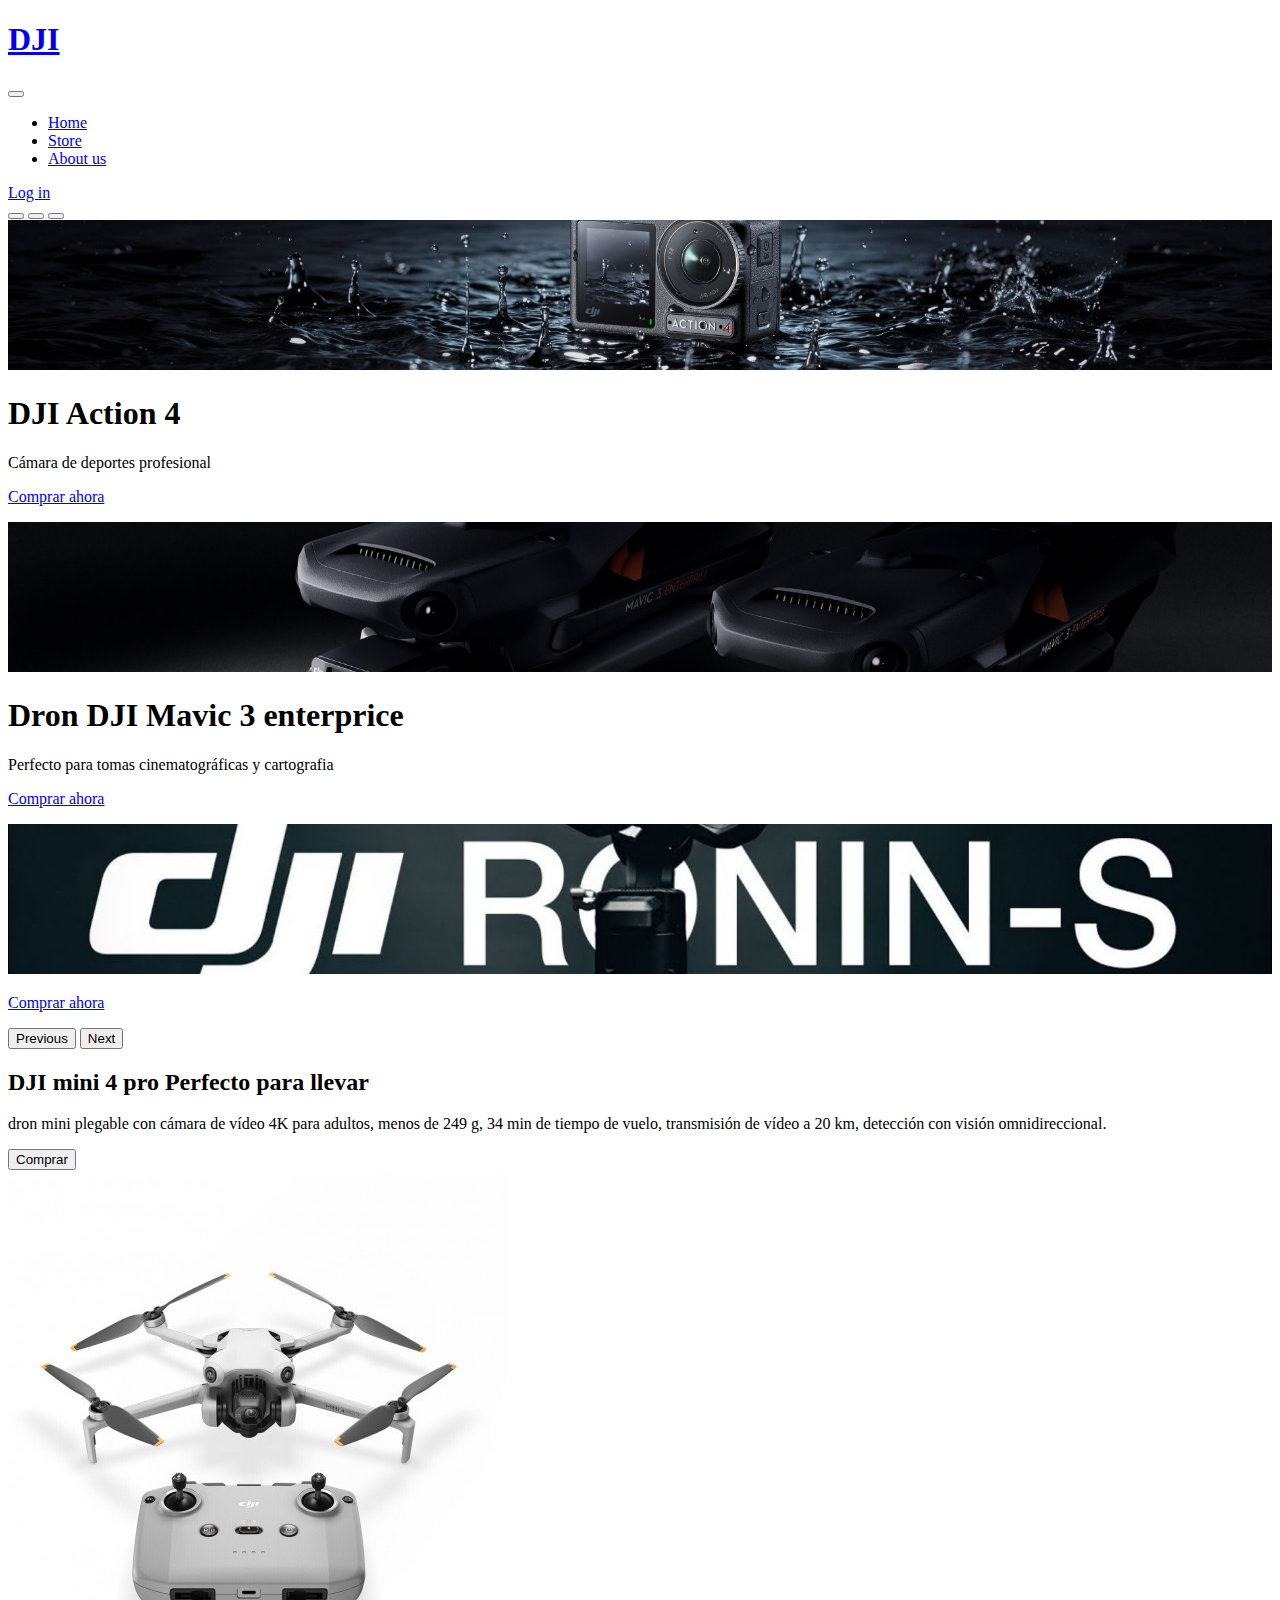
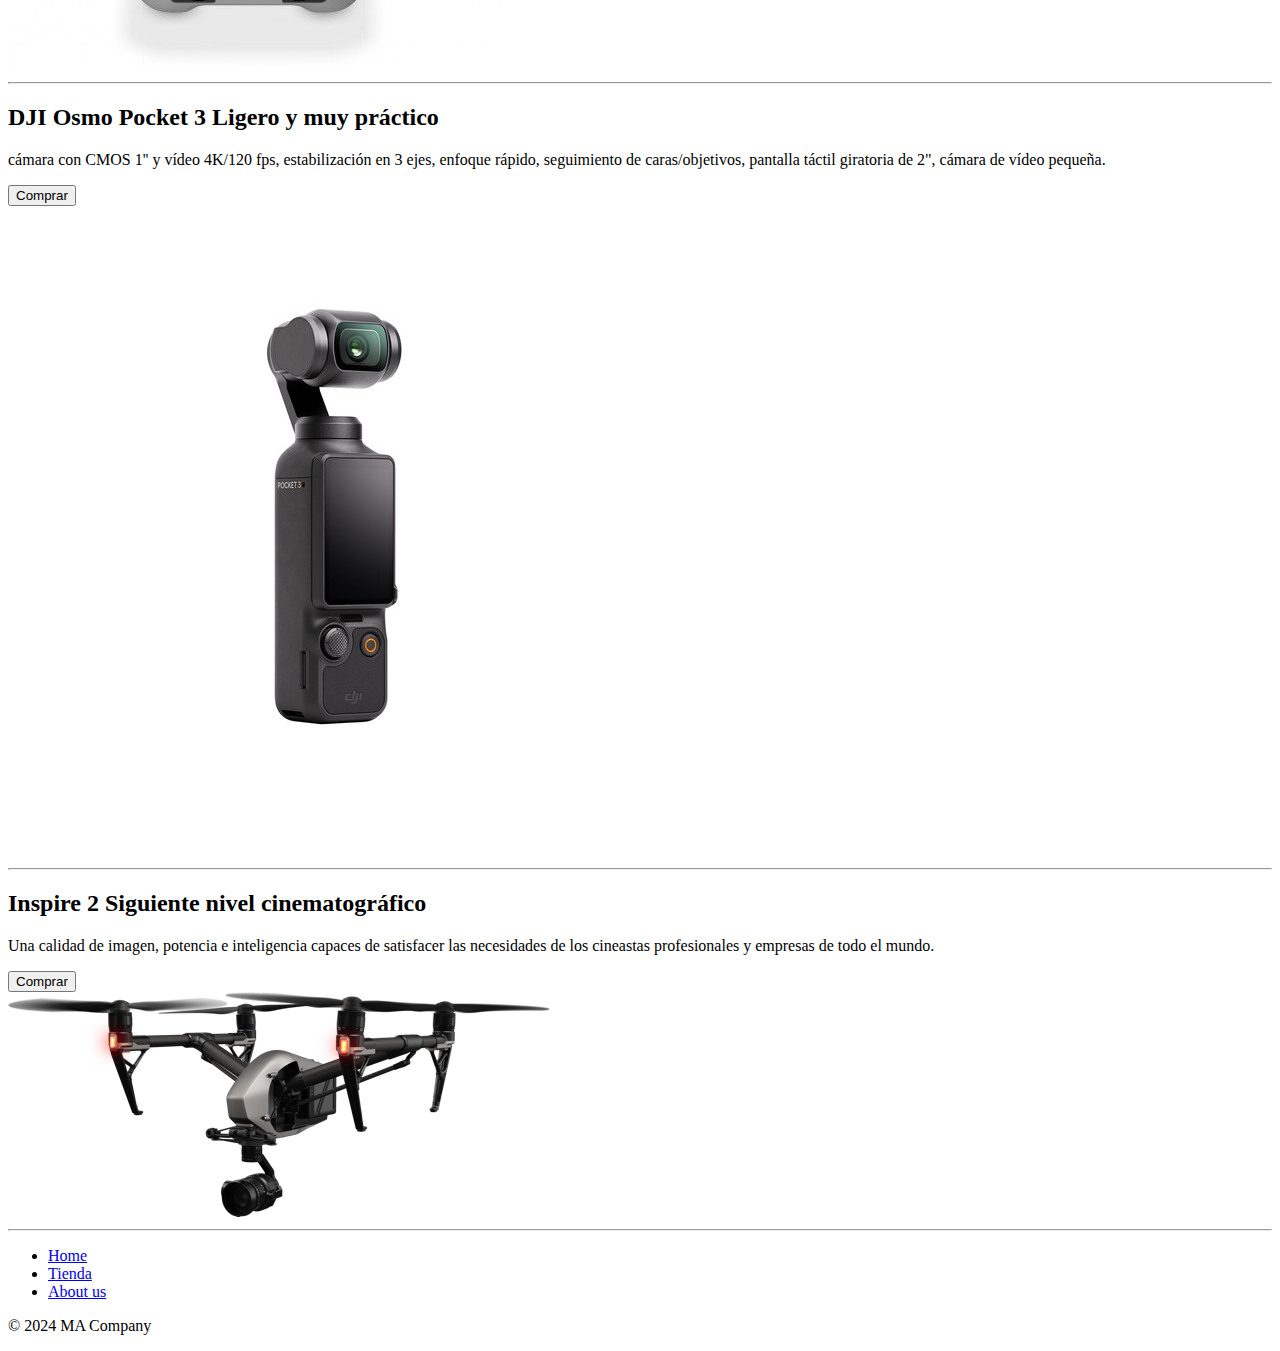
==== boostrap/index.html @ 2daea413 "Update index.html" ====
<!DOCTYPE html>
<html lang="en">
<head>
    <meta charset="UTF-8">
    <meta content="DJI work class" name="Miguel Angel Ponce Sanchez">
    <meta name="viewport" content="width=device-width, initial-scale=1.0">
    <link href="/css/bootstrap.min.css" rel="stylesheet">
    <link href="/css/index.css" rel="stylesheet">
    <link rel="icon"  href="./boostrap/imagenes/DJILOGO.png" type="image/x-icon"/>

    <title>DJI Market</title>
</head>
<body>
    <header>
        <nav class="navbar navbar-expand-md navbar-dark fixed-top bg-dark">
          <div class="container-fluid">
            <a class="navbar-brand navbar-dark" href="/index.html"> <h1>DJI</h1></a>
            <button class="navbar-toggler" type="button" data-bs-toggle="collapse" data-bs-target="#navbarCollapse" aria-controls="navbarCollapse" aria-expanded="false" aria-label="Toggle navigation">
              <span class="navbar-toggler-icon"></span>
            </button>
            <div class="collapse navbar-collapse justify-content-between" id="navbarCollapse">
              <ul class="navbar-nav me-auto mb-2 mb-md-0">
                <li class="nav-item">
                  <a class="nav-link" aria-current="page" href="index.html">Home</a>
                </li>
                <li class="nav-item">
                  <a class="nav-link" href="galeria.html">Store</a>
                </li>
                <li class="nav-item">
                  <a class="nav-link" href="blog.html">About us</a>
                </li>
              </ul>
              <form class="d-flex">
                <a class="btn btn-lg btn-success" href="login.html">Log in</a>
              </form>
            </div>
          </div>
        </nav>
      </header>
      <main>
        <div id="myCarousel" class="carousel slide" data-bs-ride="carousel">
          <div class="carousel-indicators">
            <button type="button" data-bs-target="#myCarousel" data-bs-slide-to="0" class="active" aria-current="true" aria-label="Slide 1"></button>
            <button type="button" data-bs-target="#myCarousel" data-bs-slide-to="1" aria-label="Slide 2"></button>
            <button type="button" data-bs-target="#myCarousel" data-bs-slide-to="2" aria-label="Slide 3"></button>
          </div>
          <div class="carousel-inner">
            <div class="carousel-item active">
              <svg class="bd-placeholder-img" width="100%" height="100%" xmlns="http://www.w3.org/2000/svg"
               aria-hidden="true" preserveAspectRatio="xMidYMid slice" focusable="false">
               <rect width="100%" height="100%" fill="#777"/>
               <image href="./imagenes/DJI_osmo-action-4.jpg" width="100%" height="100%"
               preserveAspectRatio="xMidYMid slice"/>
                </svg>
              <div class="container">
                <div class="carousel-caption text-start">
                  <h1>DJI Action 4</h1>
                  <p>Cámara de deportes profesional </p>
                  <p><a class="btn btn-lg btn-primary" href="#">Comprar ahora</a></p>
                </div>
              </div>
            </div>
            <div class="carousel-item">
              <svg class="bd-placeholder-img" width="100%" height="100%" xmlns="http://www.w3.org/2000/svg"
               aria-hidden="true" preserveAspectRatio="xMidYMid slice" focusable="false">
               <rect width="100%" height="100%" fill="#777"/>
               <image href="./imagenes/DJI mavic 3 enterprice 4k.jpg" width="100%" height="100%"
               preserveAspectRatio="xMidYMid slice"/>
                </svg>
              <div class="container">
                <div class="carousel-caption">
                  <h1>Dron DJI Mavic 3 enterprice</h1>
                  <p>Perfecto para tomas cinematográficas y cartografia</p>
                  <p><a class="btn btn-lg btn-primary" href="#">Comprar ahora</a></p>
                </div>
              </div>
            </div>
            <div class="carousel-item">
              <svg class="bd-placeholder-img" width="100%" height="100%" xmlns="http://www.w3.org/2000/svg"
              aria-hidden="true" preserveAspectRatio="xMidYMid slice" focusable="false">
              <rect width="100%" height="100%" fill="#777"/>
              <image href="./imagenes/DJI Ronin-s.jpg" width="100%" height="100%"
              preserveAspectRatio="xMidYMid slice"/>
               </svg>
              <div class="container">
                <div class="carousel-caption text-end">
                  <p><a class="btn btn-lg btn-primary" href="#">Comprar ahora</a></p>
                </div>
              </div>
            </div>
          </div>
          <button class="carousel-control-prev" type="button" data-bs-target="#myCarousel" data-bs-slide="prev">
            <span class="carousel-control-prev-icon" aria-hidden="true"></span>
            <span class="visually-hidden">Previous</span>
          </button>
          <button class="carousel-control-next" type="button" data-bs-target="#myCarousel" data-bs-slide="next">
            <span class="carousel-control-next-icon" aria-hidden="true"></span>
            <span class="visually-hidden">Next</span>
          </button>
        </div>
        <div class="container marketing">
        <div class="row featurette">
          <div class="col-md-7 ">
            <h2 class="featurette-heading fw-normal lh-1 justify-content-center">DJI mini 4 pro <span class="text-muted">Perfecto para llevar</span></h2>
            <p class="lead"> dron mini plegable con cámara de vídeo 4K para adultos,
               menos de 249 g, 34 min de tiempo de vuelo, transmisión de vídeo a 20 km,
               detección con visión omnidireccional.</p>
            <button type="button" class="btn btn-primary btn-lg ">Comprar</button>
          </div>
          <div class="col-md-5">
            <img src="./imagenes/dji-mini-4-pro-mando-rc-n2.jpg" alt="dji mini 4">
          </div>
        </div>

        <hr class="featurette-divider">

        <div class="row featurette">
          <div class="col-md-5 order-md-2">
            <h2 class="featurette-heading fw-normal lh-1">DJI Osmo Pocket 3 <span class="text-muted">Ligero y muy práctico</span></h2>
            <p class="lead">cámara con CMOS 1'' y vídeo 4K/120 fps,
               estabilización en 3 ejes, enfoque rápido, seguimiento de caras/objetivos,
                pantalla táctil giratoria de 2",
               cámara de vídeo pequeña.</p>
            <button type="button" class="btn btn-primary btn-lg">Comprar</button>
          </div>
          <div class="col-md-7 order-md-1">
            <img src="./imagenes/pocket_3.jpeg" alt="pocket_3">
          </div>
        </div>
    
        <hr class="featurette-divider">
    
        <div class="row featurette">
          <div class="col-md-7">
            <h2 class="featurette-heading fw-normal lh-1">Inspire 2<span class="text-muted"> Siguiente nivel cinematográfico</span></h2>
            <p class="lead">Una calidad de imagen,
               potencia e inteligencia capaces de satisfacer las necesidades
               de los cineastas profesionales y empresas de todo el mundo.</p>
            <button type="button" class="btn btn-primary btn-lg">Comprar</button>
          </div>
          <div class="col-md-5">
            <img src="./imagenes/inspire_2.png" alt="inspire_2">
          </div>
        </div>
    
        <hr class="featurette-divider">
    
      </div>
    </main>
      <footer class="py-3 my-4">
        <ul class="nav justify-content-center border-bottom pb-3 mb-3">
          <li class="nav-item"><a href="index.html" class="nav-link px-2 text-muted">Home</a></li>
          <li class="nav-item"><a href="galeria.html" class="nav-link px-2 text-muted">Tienda</a></li>
          <li class="nav-item"><a href="blog.html" class="nav-link px-2 text-muted">About us</a></li>
          
        </ul>
        <p class="text-center text-muted">&copy; 2024 MA Company</p>
      </footer>
    <script src="../boostrap/js/bootstrap.bundle.min.js"> </script>
</body>
</html>
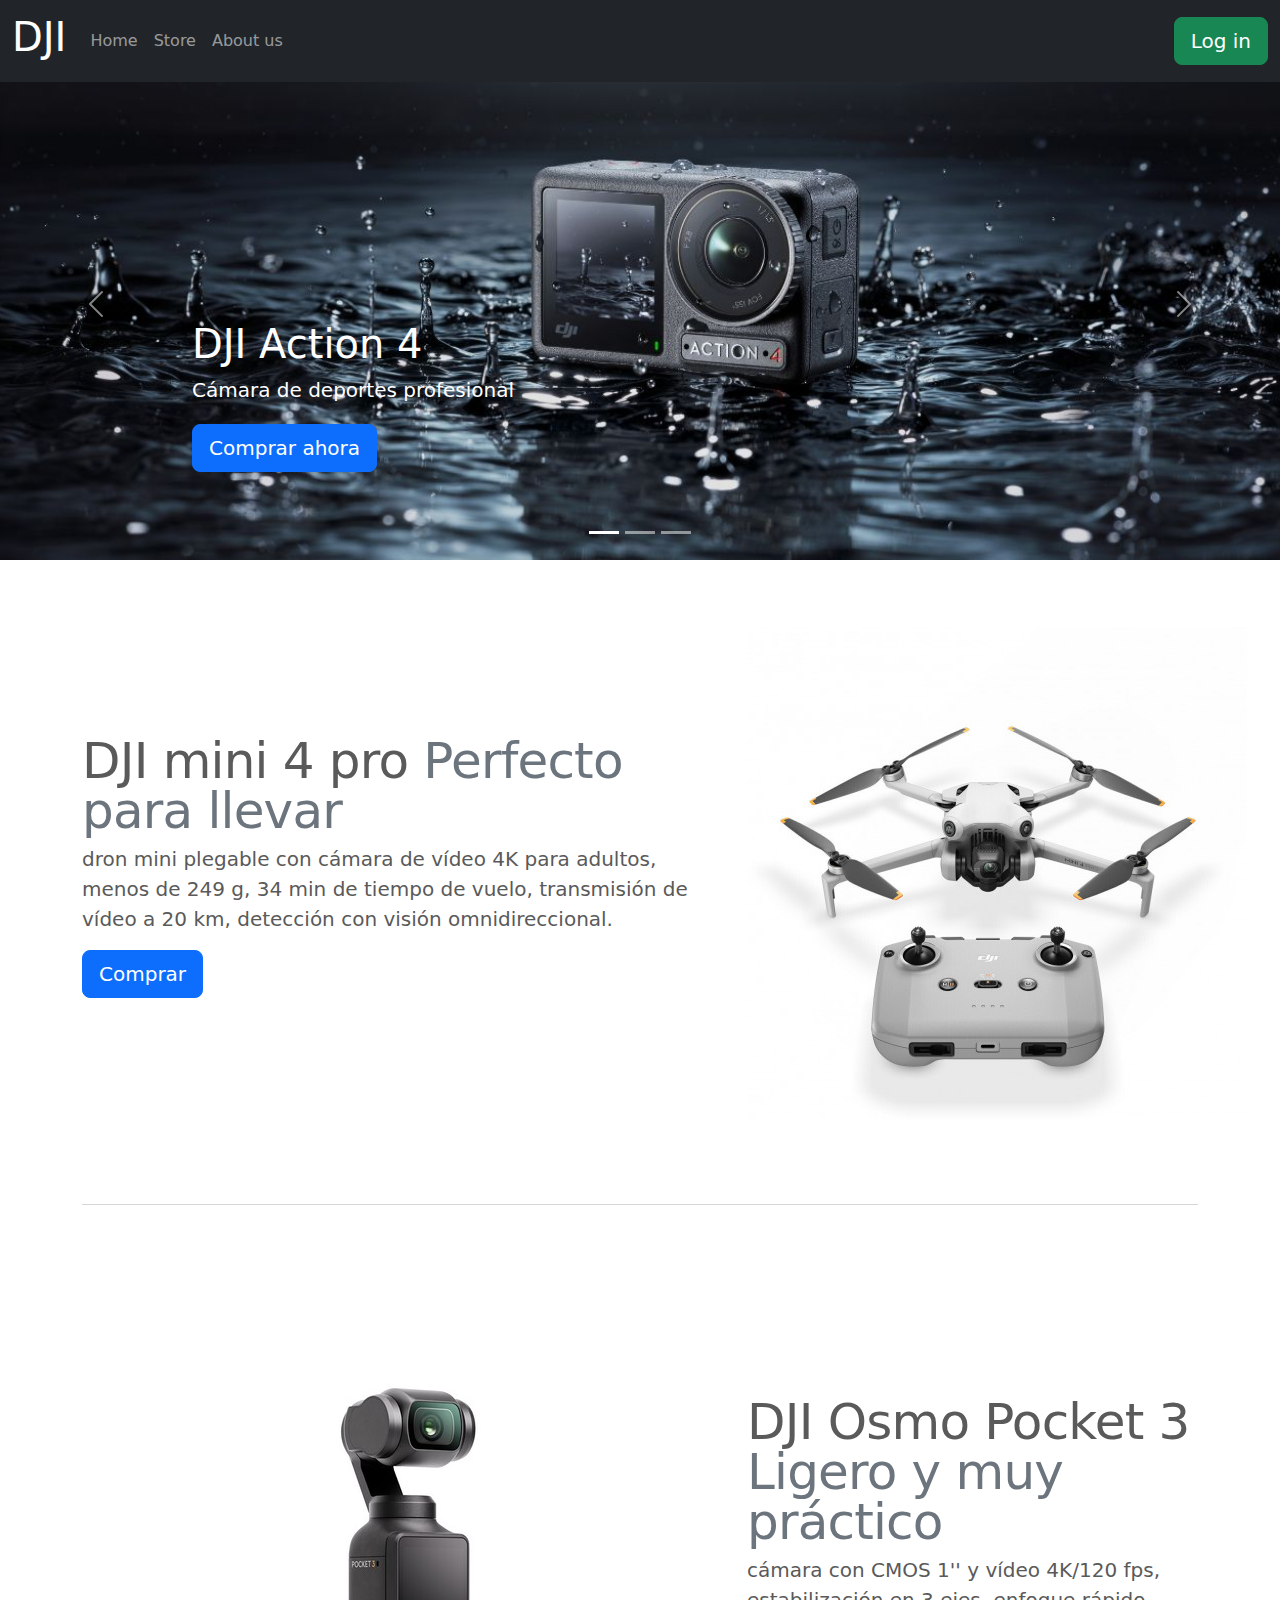
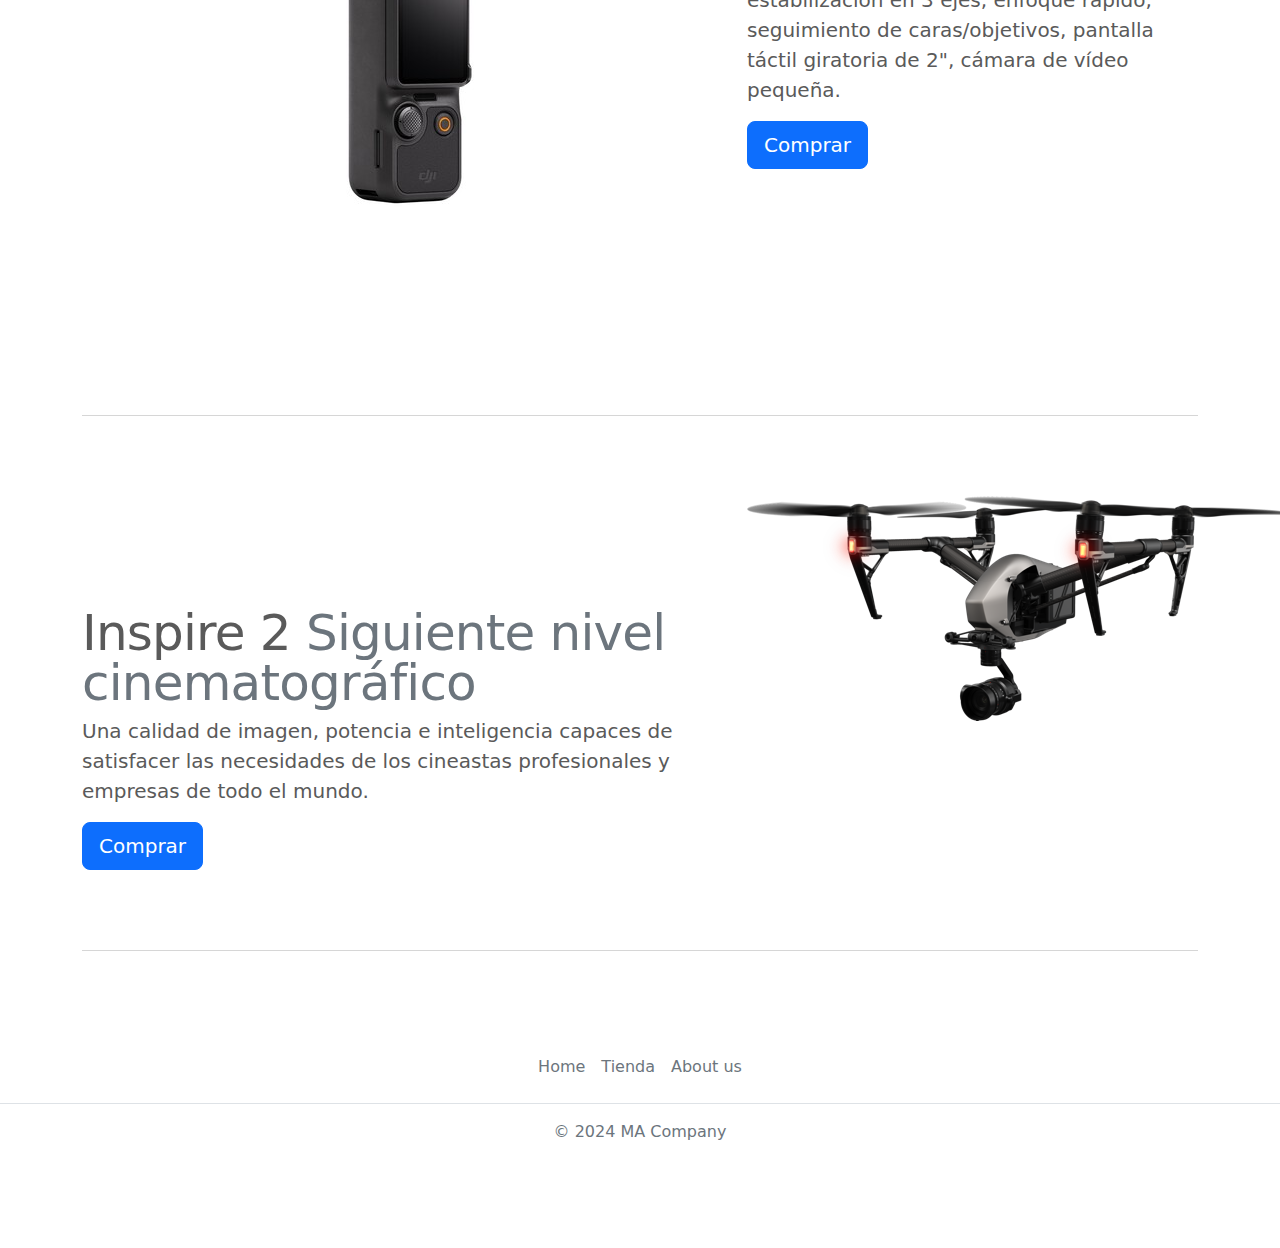
==== commit a14ce475: "Update index.html" ====
--- a/boostrap/index.html
+++ b/boostrap/index.html
@@ -4,9 +4,9 @@
     <meta charset="UTF-8">
     <meta content="DJI work class" name="Miguel Angel Ponce Sanchez">
     <meta name="viewport" content="width=device-width, initial-scale=1.0">
-    <link href="/css/bootstrap.min.css" rel="stylesheet">
-    <link href="/css/index.css" rel="stylesheet">
-    <link rel="icon"  href="./boostrap/imagenes/DJILOGO.png" type="image/x-icon"/>
+    <link href="./css/bootstrap.min.css" rel="stylesheet">
+    <link href="./css/index.css" rel="stylesheet">
+    <link rel="icon"  href="./imagenes/DJILOGO.png" type="image/x-icon"/>
 
     <title>DJI Market</title>
 </head>
@@ -156,6 +156,6 @@
         </ul>
         <p class="text-center text-muted">&copy; 2024 MA Company</p>
       </footer>
-    <script src="../boostrap/js/bootstrap.bundle.min.js"> </script>
+    <script src="./js/bootstrap.bundle.min.js"> </script>
 </body>
 </html>
--- a/boostrap/css/index.css
+++ b/boostrap/css/index.css
@@ -0,0 +1,95 @@
+.textonegro {
+    color: black;
+}
+/* GLOBAL STYLES
+-------------------------------------------------- */
+/* Padding below the footer and lighter body text */
+
+body {
+    padding-top: 3rem;
+    padding-bottom: 3rem;
+    color: #5a5a5a;
+  }
+  
+  
+  /* CUSTOMIZE THE CAROUSEL
+  -------------------------------------------------- */
+  
+  /* Carousel base class */
+  .carousel {
+    margin-bottom: 4rem;
+  }
+  /* Since positioning the image, we need to help out the caption */
+  .carousel-caption {
+    bottom: 3rem;
+    background-position: center center;
+    
+    z-index: 10;
+  }
+  
+  /* Declare heights because of positioning of img element */
+  .carousel-item {
+    
+    height: 32rem;
+  }
+
+ 
+  
+  
+  /* MARKETING CONTENT
+  -------------------------------------------------- */
+  
+  /* Center align the text within the three columns below the carousel */
+  .marketing .col-lg-4 {
+    margin-bottom: 1.5rem;
+    text-align: center;
+  }
+  /* rtl:begin:ignore */
+  .marketing .col-lg-4 p {
+    margin-right: .75rem;
+    margin-left: .75rem;
+  }
+  /* rtl:end:ignore */
+  
+  
+  /* Featurettes
+  ------------------------- */
+  
+  .featurette-divider {
+    margin: 5rem 0; /* Space out the Bootstrap <hr> more */
+  }
+  
+  /* Thin out the marketing headings */
+  /* rtl:begin:remove */
+  .featurette-heading {
+    letter-spacing: -.05rem;
+  }
+  
+  /* rtl:end:remove */
+  
+  /* RESPONSIVE CSS
+  -------------------------------------------------- */
+  
+  @media (min-width: 40em) {
+    /* Bump up size of carousel content */
+    .carousel-caption p {
+      margin-bottom: 1.25rem;
+      font-size: 1.25rem;
+      line-height: 1.4;
+      
+    }
+    
+
+  
+  
+    .featurette-heading {
+      font-size: 50px;
+    }
+  }
+  
+  @media (min-width: 62em) {
+    .featurette-heading {
+      margin-top: 7rem;
+    }
+  }
+  